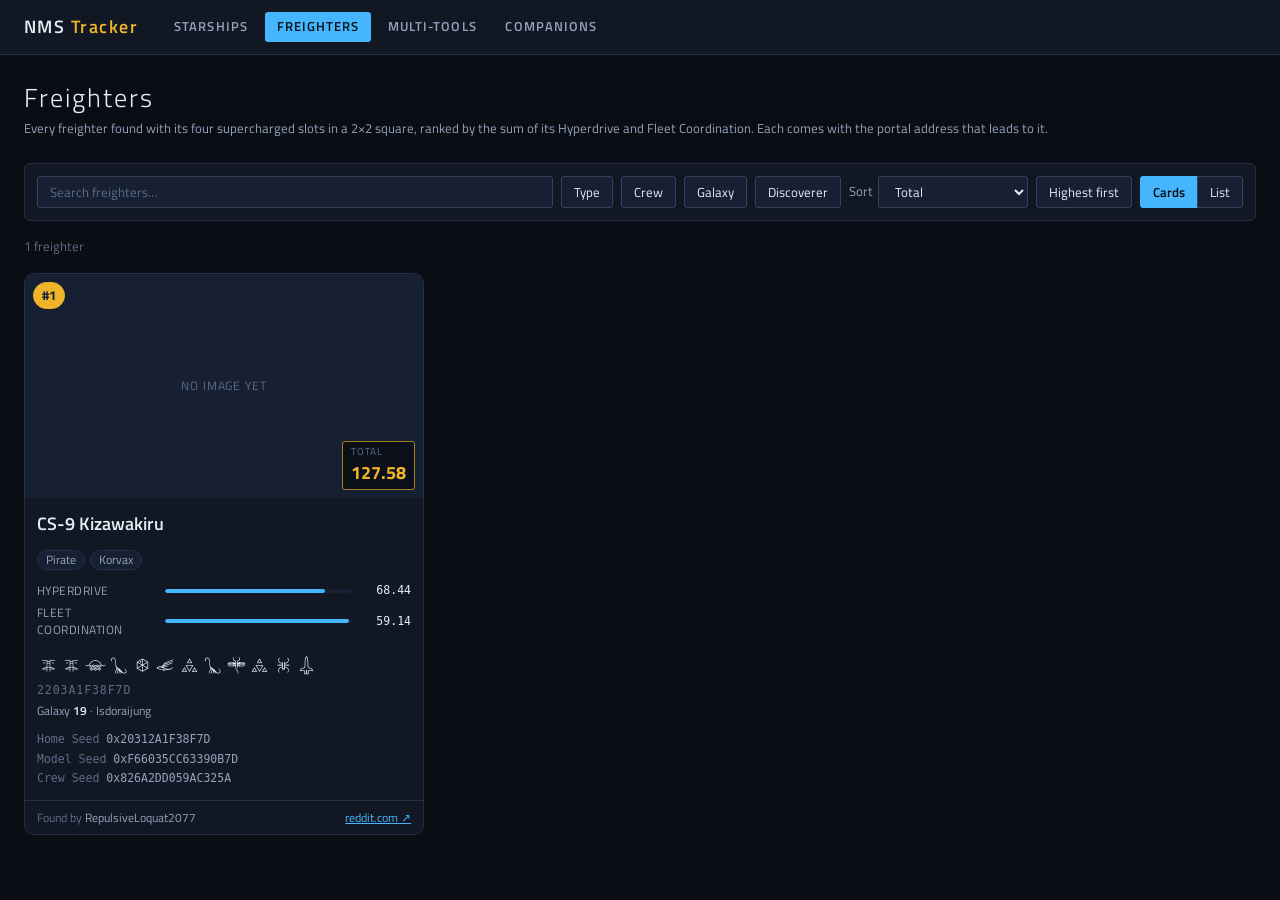
==== freighters.html @ 0b95af54 "A leaderboard of the best finds Four boards - starships, freighters, multi-tools and companions - dr" ====
<!doctype html>
<html lang="en">
<head>
    <meta charset="utf-8">
    <meta name="viewport" content="width=device-width, initial-scale=1">
    <meta name="color-scheme" content="dark">
    <meta name="theme-color" content="#0a0e14">
    <title>Freighters &middot; NMS Tracker</title>
    <meta name="description" content="Every freighter found with its four supercharged slots in a 2x2 square, ranked by the sum of its Hyperdrive and Fleet Coordination. Each comes with the portal address that leads to it.">
    <link rel="icon" href="data:image/svg+xml,%3Csvg xmlns='http://www.w3.org/2000/svg' viewBox='0 0 16 16'%3E%3Cpath d='M8 0l2 6 6 2-6 2-2 6-2-6-6-2 6-2z' fill='%23f0b429'/%3E%3C/svg%3E">
    <link rel="preconnect" href="https://fonts.googleapis.com">
    <link rel="preconnect" href="https://fonts.gstatic.com" crossorigin>
    <link rel="stylesheet" href="https://fonts.googleapis.com/css2?family=Titillium+Web:wght@300;400;600;700&amp;display=swap">
    <link rel="preload" href="fonts/NMS-Glyphs-Mono.ttf" as="font" type="font/ttf" crossorigin>
    <link rel="stylesheet" href="css/tracker.css">
</head>
<body>
    <header class="top">
        <a class="brand" href="index.html">NMS <b>Tracker</b></a>
        <nav aria-label="Boards">
            <a href="starships.html">Starships</a>
            <a href="freighters.html" aria-current="page">Freighters</a>
            <a href="multi-tools.html">Multi-Tools</a>
            <a href="companions.html">Companions</a>
        </nav>
    </header>

    <main>
        <h1>Freighters</h1>
        <p class="blurb">Every freighter found with its four supercharged slots in a 2&times;2 square, ranked by the sum of its Hyperdrive and Fleet Coordination. Each comes with the portal address that leads to it.</p>
        <div id="board"></div>
    </main>

    <script src="js/tracker.js"></script>
    <script>
        Tracker.render({
            data: 'data/freighters.json',
            noun: ['freighter', 'freighters'],
            stats: ['Hyperdrive', 'FleetCoordination'],
            facets: ['Type', 'Crew', 'Galaxy', 'Discoverer'],
            seeds: ['HomeSeed', 'ModelSeed', 'CrewSeed'],
        });
    </script>
</body>
</html>
---- css/tracker.css ----
/*
    NMS-Tracker.

    A leaderboard rather than a gallery, so the shape of every page is: rank on the left, the
    total on the right, and the portal address given enough room to be read off the screen and
    typed into a portal. Everything else arranges itself around those three.

    One theme block at the top. Nothing below it hard-codes a colour or a size.
*/

:root {
    /* Deep and cold, so the gold has something to sit against. */
    --bg: #0a0e14;
    --bg-panel: #111823;
    --bg-raised: #172032;
    --bg-hover: #1d2840;

    --border: #24304a;
    --border-strong: #34425f;

    --text: #e6ecf5;
    --text-dim: #93a3bd;
    --text-faint: #5d6c88;

    /* Reserved for rankings: totals, the podium, and the best value of each stat. Controls use
       the accent instead, so gold always means "this is winning". */
    --gold: #f0b429;
    --gold-dim: #a9801e;
    --silver: #c3ccdb;
    --bronze: #c8823c;

    --accent: #45b6fe;
    --on-accent: #0a0e14;
    --accent-dim: #2b6d99;
    --good: #59d499;
    --bad: #e2564f;

    --font: 'Titillium Web', 'Segoe UI', system-ui, sans-serif;
    --font-mono: ui-monospace, 'Cascadia Mono', 'Consolas', monospace;
    --font-glyph: 'NMS Glyphs', var(--font-mono);

    --text-xs: 0.72rem;
    --text-sm: 0.83rem;
    --text-md: 0.95rem;
    --text-lg: 1.15rem;
    --text-xl: 1.6rem;
    --text-huge: 2.1rem;

    --space-2xs: 0.15rem;
    --space-xs: 0.3rem;
    --space-sm: 0.5rem;
    --space-md: 0.75rem;
    --space-lg: 1rem;
    --space-xl: 1.5rem;
    --space-2xl: 2.25rem;

    --radius-sm: 3px;
    --radius: 6px;
    --radius-lg: 10px;
    --radius-pill: 999px;

    --control-h: 2rem;
    --shadow: 0 8px 24px rgba(0, 0, 0, 0.45);
    --tracked: 0.08em;
}

/* The game's own portal glyphs. Only 0-9 and A-F are mapped, and only uppercase. */
@font-face {
    font-family: 'NMS Glyphs';
    src: url('../fonts/NMS-Glyphs-Mono.ttf') format('truetype');
    font-display: block;
}

*, *::before, *::after { box-sizing: border-box; }

body {
    margin: 0;
    background: var(--bg);
    color: var(--text);
    font-family: var(--font);
    font-size: var(--text-md);
    line-height: 1.5;
    -webkit-font-smoothing: antialiased;
}

a { color: var(--accent); }
a:hover { color: var(--text); }

/* ------------------------------------------------------------------ chrome */

.top {
    display: flex;
    align-items: center;
    gap: var(--space-xl);
    flex-wrap: wrap;
    padding: var(--space-md) var(--space-xl);
    background: var(--bg-panel);
    border-bottom: 1px solid var(--border);
}

.brand {
    font-size: var(--text-lg);
    font-weight: 600;
    letter-spacing: var(--tracked);
    text-decoration: none;
    color: var(--text);
    white-space: nowrap;
}

.brand b { color: var(--gold); font-weight: 600; }

.top nav { display: flex; gap: var(--space-xs); flex-wrap: wrap; }

.top nav a {
    padding: var(--space-xs) var(--space-md);
    border-radius: var(--radius-sm);
    color: var(--text-dim);
    font-size: var(--text-sm);
    font-weight: 600;
    letter-spacing: var(--tracked);
    text-transform: uppercase;
    text-decoration: none;
}

.top nav a:hover { background: var(--bg-hover); color: var(--text); }

.top nav a[aria-current='page'] {
    background: var(--accent);
    color: var(--on-accent);
}

main { padding: var(--space-xl); max-width: 1500px; margin: 0 auto; }

h1 {
    margin: 0 0 var(--space-2xs);
    font-size: var(--text-xl);
    font-weight: 300;
    letter-spacing: var(--tracked);
}

.blurb { margin: 0 0 var(--space-xl); color: var(--text-dim); font-size: var(--text-sm); }

/* ------------------------------------------------------------------ filters */

.bar {
    display: flex;
    align-items: center;
    gap: var(--space-sm);
    flex-wrap: wrap;
    padding: var(--space-md);
    margin-bottom: var(--space-lg);
    background: var(--bg-panel);
    border: 1px solid var(--border);
    border-radius: var(--radius);
}

.bar input[type='search'], .bar select, .bar button {
    height: var(--control-h);
    padding: 0 var(--space-md);
    background: var(--bg-raised);
    color: var(--text);
    border: 1px solid var(--border-strong);
    border-radius: var(--radius-sm);
    font-family: inherit;
    font-size: var(--text-sm);
}

.bar input[type='search'] { flex: 1 1 14rem; min-width: 0; }
.bar input[type='search']::placeholder { color: var(--text-faint); }
.bar button { cursor: pointer; }
.bar button:hover { background: var(--bg-hover); }

.bar label { color: var(--text-dim); font-size: var(--text-sm); }

/* A pick-list: a button that opens a panel of checkboxes. */
.pick { position: relative; }

.pick > button {
    display: inline-flex;
    align-items: center;
    gap: var(--space-sm);
    white-space: nowrap;
}

.pick > button .count {
    padding: 0 var(--space-xs);
    background: var(--accent);
    color: var(--on-accent);
    border-radius: var(--radius-pill);
    font-size: var(--text-xs);
    font-weight: 700;
}

.pick .panel {
    position: absolute;
    z-index: 30;
    top: calc(100% + 4px);
    left: 0;
    min-width: 14rem;
    max-height: 18rem;
    overflow-y: auto;
    padding: var(--space-xs);
    background: var(--bg-panel);
    border: 1px solid var(--border-strong);
    border-radius: var(--radius);
    box-shadow: var(--shadow);
}

.pick .panel label {
    display: flex;
    align-items: center;
    gap: var(--space-sm);
    padding: var(--space-xs) var(--space-sm);
    border-radius: var(--radius-sm);
    color: var(--text);
    cursor: pointer;
    white-space: nowrap;
}

.pick .panel label:hover { background: var(--bg-hover); }
.pick .panel .n { margin-left: auto; color: var(--text-faint); font-size: var(--text-xs); }
.pick input[type='checkbox'] { accent-color: var(--accent); margin: 0; }

.views { margin-left: auto; display: flex; }
.views button { border-radius: 0; }
.views button:first-child { border-radius: var(--radius-sm) 0 0 var(--radius-sm); }
.views button:last-child { border-radius: 0 var(--radius-sm) var(--radius-sm) 0; margin-left: -1px; }
.views button[aria-pressed='true'] { background: var(--accent); color: var(--on-accent); border-color: var(--accent); font-weight: 600; }

.sortby { display: inline-flex; align-items: center; gap: var(--space-xs); }

.tally { margin: 0 0 var(--space-lg); color: var(--text-faint); font-size: var(--text-sm); }

/* ------------------------------------------------------------------ address */

/*
    The reason anyone is here: the glyphs you retype into a portal. Given real size, with the
    hex beneath it for copying, because reading glyphs off a screen is error-prone and the
    two together let you check yourself.
*/
.addr { display: flex; flex-direction: column; gap: var(--space-2xs); }

.glyphs {
    font-family: var(--font-glyph);
    font-size: 1.45rem;
    line-height: 1.25;
    letter-spacing: 0.02em;
    color: var(--text);
    word-break: break-all;
}

.hex {
    font-family: var(--font-mono);
    font-size: var(--text-xs);
    letter-spacing: 0.08em;
    color: var(--text-faint);
    user-select: all;
}

.galaxy { font-size: var(--text-xs); color: var(--text-dim); }
.galaxy b { color: var(--text); font-weight: 600; }

/* ------------------------------------------------------------------ cards */

.cards {
    display: grid;
    grid-template-columns: repeat(auto-fill, minmax(min(340px, 100%), 1fr));
    gap: var(--space-lg);
}

.card {
    display: flex;
    flex-direction: column;
    background: var(--bg-panel);
    border: 1px solid var(--border);
    border-radius: var(--radius-lg);
    overflow: hidden;
}

.card:hover { border-color: var(--border-strong); }

.shot {
    position: relative;
    aspect-ratio: 16 / 9;
    background: var(--bg-raised);
    overflow: hidden;
}

.shot img { width: 100%; height: 100%; object-fit: cover; display: block; }

.shot .none {
    display: flex;
    align-items: center;
    justify-content: center;
    height: 100%;
    color: var(--text-faint);
    font-size: var(--text-xs);
    letter-spacing: var(--tracked);
    text-transform: uppercase;
}

/* Rank and total ride on the image, which is where the eye lands first. */
.rank {
    position: absolute;
    top: var(--space-sm);
    left: var(--space-sm);
    min-width: 2rem;
    padding: var(--space-2xs) var(--space-sm);
    background: rgba(10, 14, 20, 0.85);
    border: 1px solid var(--border-strong);
    border-radius: var(--radius-pill);
    font-size: var(--text-sm);
    font-weight: 700;
    text-align: center;
}

.rank.p1 { background: var(--gold); color: #14223b; border-color: var(--gold); }
.rank.p2 { background: var(--silver); color: #14223b; border-color: var(--silver); }
.rank.p3 { background: var(--bronze); color: #14223b; border-color: var(--bronze); }

.total {
    position: absolute;
    right: var(--space-sm);
    bottom: var(--space-sm);
    padding: var(--space-2xs) var(--space-sm);
    background: rgba(10, 14, 20, 0.85);
    border: 1px solid var(--gold-dim);
    border-radius: var(--radius-sm);
    color: var(--gold);
    font-size: var(--text-lg);
    font-weight: 700;
    font-variant-numeric: tabular-nums;
}

.total small {
    display: block;
    color: var(--text-faint);
    font-size: 0.6rem;
    font-weight: 400;
    letter-spacing: var(--tracked);
    text-transform: uppercase;
}

.card-body { display: flex; flex-direction: column; gap: var(--space-md); padding: var(--space-md); }

.card h2 { margin: 0; font-size: var(--text-lg); font-weight: 600; }

.chips { display: flex; flex-wrap: wrap; gap: var(--space-xs); }

.chip {
    padding: 0 var(--space-sm);
    background: var(--bg-raised);
    border: 1px solid var(--border);
    border-radius: var(--radius-pill);
    color: var(--text-dim);
    font-size: var(--text-xs);
    line-height: 1.6;
    white-space: nowrap;
}

/* Each stat against the most it can be (data/maximums.json), so a card reads at a glance. */
.stats { display: flex; flex-direction: column; gap: var(--space-xs); }
.stat { display: grid; grid-template-columns: 7.5rem 1fr 3.2rem; align-items: center; gap: var(--space-sm); }
.stat .k { color: var(--text-dim); font-size: var(--text-xs); text-transform: uppercase; letter-spacing: 0.04em; }
.stat .v { font-family: var(--font-mono); font-size: var(--text-xs); text-align: right; }

.meter { height: 4px; background: var(--bg-raised); border-radius: var(--radius-pill); overflow: hidden; }
.meter i { display: block; height: 100%; background: var(--accent); border-radius: inherit; }

.card .foot {
    display: flex;
    align-items: center;
    gap: var(--space-sm);
    flex-wrap: wrap;
    padding: var(--space-sm) var(--space-md);
    border-top: 1px solid var(--border);
    color: var(--text-faint);
    font-size: var(--text-xs);
}

.card .foot .who { color: var(--text-dim); }
.card .foot a { margin-left: auto; }

.seeds { display: flex; flex-direction: column; gap: var(--space-2xs); }
.seed { font-family: var(--font-mono); font-size: var(--text-xs); color: var(--text-dim); }
.seed b { color: var(--text-faint); font-weight: 400; }

/* ------------------------------------------------------------------ table */

/*
    Scrolls sideways when the columns outgrow the screen, but never up and down: the boards are
    short, and a second vertical scrollbar inside the page costs more than a pinned header gains.
*/
.wrap {
    overflow-x: auto;
    border: 1px solid var(--border);
    border-radius: var(--radius);
}

table { width: 100%; border-collapse: collapse; font-size: var(--text-sm); }

thead th {
    padding: 0;
    background: var(--bg-raised);
    border-bottom: 1px solid var(--border-strong);
    text-align: left;
    white-space: nowrap;
}

thead th button {
    width: 100%;
    padding: var(--space-sm) var(--space-md);
    background: none;
    border: none;
    color: var(--text-dim);
    font: inherit;
    font-size: var(--text-xs);
    font-weight: 600;
    letter-spacing: var(--tracked);
    text-transform: uppercase;
    text-align: inherit;
    cursor: pointer;
}

thead th button:hover { color: var(--text); background: var(--bg-hover); }
thead th[aria-sort] button { color: var(--accent); }

thead th .th {
    display: block;
    padding: var(--space-sm) var(--space-md);
    color: var(--text-dim);
    font-size: var(--text-xs);
    font-weight: 600;
    letter-spacing: var(--tracked);
    text-transform: uppercase;
}
thead th .dir { opacity: 0.8; }

tbody td {
    padding: var(--space-sm) var(--space-md);
    border-bottom: 1px solid var(--border);
    vertical-align: middle;
    white-space: nowrap;
}

/* Fields the page config does not name could be anything, including a paragraph. */
td.extra { white-space: normal; min-width: 12rem; }
tbody tr:hover { background: var(--bg-hover); }
tbody tr:last-child td { border-bottom: none; }

td.num { font-family: var(--font-mono); text-align: right; font-variant-numeric: tabular-nums; white-space: nowrap; }
td.tot { color: var(--gold); font-weight: 700; }
td.pos { color: var(--text-faint); text-align: right; font-variant-numeric: tabular-nums; }
td.name { font-weight: 600; white-space: nowrap; }
td.shot-cell { width: 68px; padding: var(--space-xs) var(--space-sm); }
td.shot-cell img, td.shot-cell .none {
    display: block;
    width: 60px;
    height: 34px;
    object-fit: cover;
    background: var(--bg-raised);
    border-radius: var(--radius-sm);
    font-size: 0;
}
/* On a card the glyphs may wrap; in a row they hold their line and the table scrolls instead. */
td.addr-cell .glyphs { font-size: 1.15rem; white-space: nowrap; word-break: normal; }
td.seed { font-family: var(--font-mono); font-size: var(--text-xs); color: var(--text-dim); white-space: nowrap; }

tr.p1 td.pos { color: var(--gold); font-weight: 700; }
tr.p2 td.pos { color: var(--silver); font-weight: 700; }
tr.p3 td.pos { color: var(--bronze); font-weight: 700; }

/* The best value of a stat across the board, when there is more than one entry to beat. */
.best { color: var(--gold); font-weight: 700; }

/* ------------------------------------------------------------------ states */

.empty {
    padding: var(--space-2xl);
    background: var(--bg-panel);
    border: 1px dashed var(--border-strong);
    border-radius: var(--radius);
    color: var(--text-faint);
    text-align: center;
}

.empty b { display: block; margin-bottom: var(--space-xs); color: var(--text-dim); font-size: var(--text-lg); }

.linkish {
    padding: 0;
    background: none;
    border: none;
    color: var(--accent);
    font: inherit;
    text-decoration: underline;
    cursor: pointer;
}

.linkish:hover { color: var(--text); }

.hidden { display: none !important; }

.visually-hidden {
    position: absolute;
    width: 1px; height: 1px;
    margin: -1px; padding: 0;
    overflow: hidden;
    clip: rect(0 0 0 0);
    white-space: nowrap;
}

/* ------------------------------------------------------------------ narrow */

@media (max-width: 720px) {
    main { padding: var(--space-md); }
    .top { padding: var(--space-sm) var(--space-md); gap: var(--space-md); }
    .cards { grid-template-columns: 1fr; }
    .views { margin-left: 0; width: 100%; }
    .views button { flex: 1; }
    .stat { grid-template-columns: 6rem 1fr 3rem; }
}
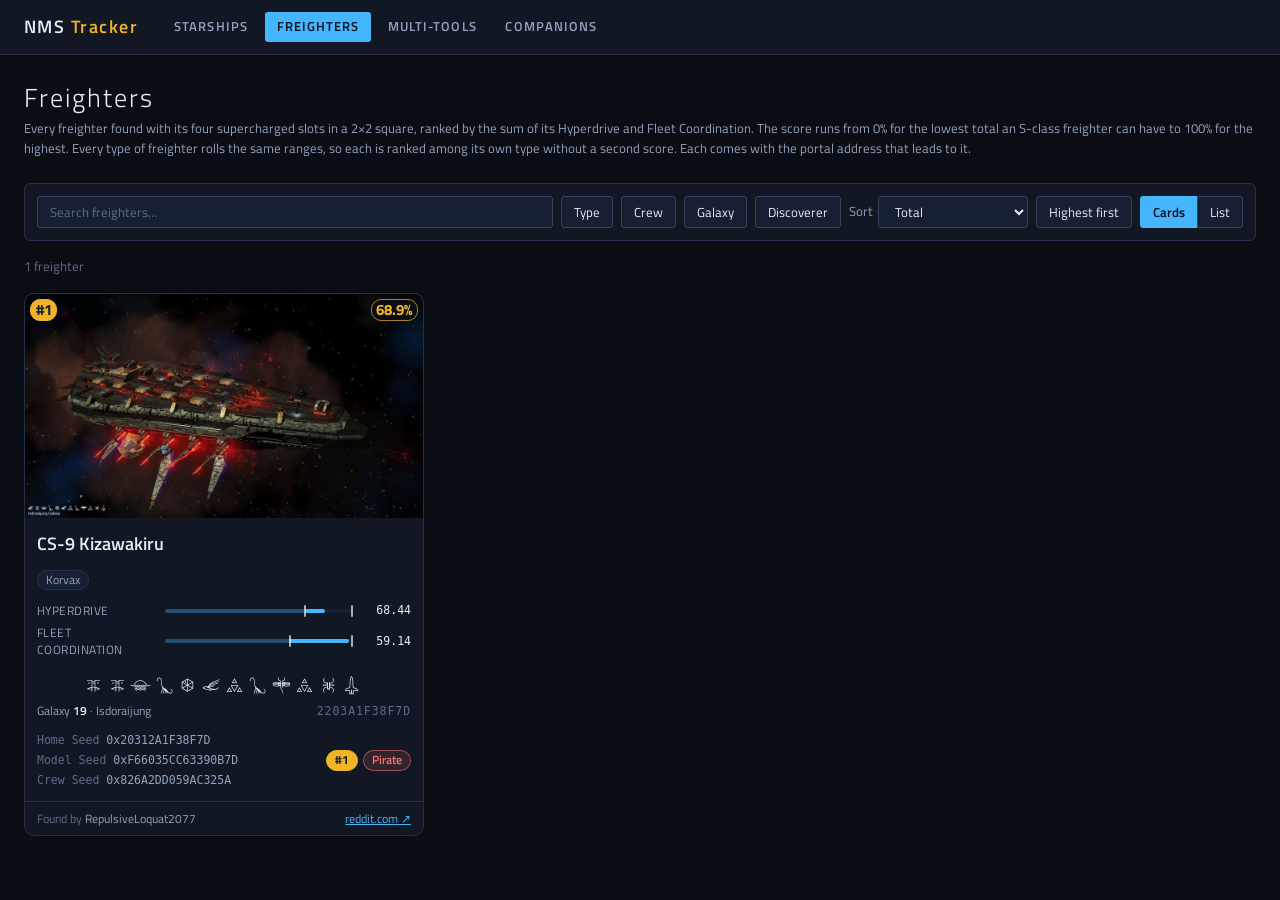
==== commit ead2546a: "Freighter and multi-tool ranges, thumbnails, and a carousel viewer Freighters and multi-tools now ma" ====
--- a/freighters.html
+++ b/freighters.html
@@ -27,7 +27,7 @@
 
     <main>
         <h1>Freighters</h1>
-        <p class="blurb">Every freighter found with its four supercharged slots in a 2&times;2 square, ranked by the sum of its Hyperdrive and Fleet Coordination. Each comes with the portal address that leads to it.</p>
+        <p class="blurb">Every freighter found with its four supercharged slots in a 2&times;2 square, ranked by the sum of its Hyperdrive and Fleet Coordination. The score runs from 0% for the lowest total an S-class freighter can have to 100% for the highest. Every type of freighter rolls the same ranges, so each is ranked among its own type without a second score. Each comes with the portal address that leads to it.</p>
         <div id="board"></div>
     </main>
 
--- a/css/tracker.css
+++ b/css/tracker.css
@@ -31,6 +31,11 @@
 
     --accent: #45b6fe;
     --on-accent: #0a0e14;
+
+    /* The floor and limit of a type's stat, marked across its bar. */
+    --tick: rgba(230, 236, 245, 0.7);
+    /* The part of a bar every roll of that type reaches anyway: the accent, faded. */
+    --fill-floor: rgba(69, 182, 254, 0.3);
     --accent-dim: #2b6d99;
     --good: #59d499;
     --bad: #e2564f;
@@ -236,9 +241,13 @@
 /*
     The reason anyone is here: the glyphs you retype into a portal. Given real size, with the
     hex beneath it for copying, because reading glyphs off a screen is error-prone and the
-    two together let you check yourself.
+    two together let you check yourself. On a card the hex shares its line with the galaxy,
+    pushed to the right.
 */
 .addr { display: flex; flex-direction: column; gap: var(--space-2xs); }
+
+.addr-line { display: flex; flex-wrap: wrap; align-items: baseline; justify-content: space-between; gap: 0 var(--space-md); }
+.card .addr-line .hex { margin-left: auto; }
 
 .glyphs {
     font-family: var(--font-glyph);
@@ -248,6 +257,9 @@
     color: var(--text);
     word-break: break-all;
 }
+
+/* On a card the glyphs sit centred above the galaxy and hex; in the list they stay left. */
+.card .glyphs { align-self: center; text-align: center; }
 
 .hex {
     font-family: var(--font-mono);
@@ -288,6 +300,9 @@
 
 .shot img { width: 100%; height: 100%; object-fit: cover; display: block; }
 
+/* A picture that opens full size says so before it is clicked. */
+a.shot[href], td.shot-cell a[href] { cursor: zoom-in; }
+
 .shot .none {
     display: flex;
     align-items: center;
@@ -299,51 +314,61 @@
     text-transform: uppercase;
 }
 
-/* Rank and total ride on the image, which is where the eye lands first. */
-.rank {
+/*
+    On the picture, kept small: the overall place top left and the overall score top right. Each
+    is a single pill, dark enough to read over any screenshot.
+*/
+/* Large, but tucked close into the corners, so they fill the corner rather than the picture. */
+.shot .badge {
     position: absolute;
-    top: var(--space-sm);
-    left: var(--space-sm);
-    min-width: 2rem;
-    padding: var(--space-2xs) var(--space-sm);
-    background: rgba(10, 14, 20, 0.85);
+    padding: 0 var(--space-xs);
+    background: rgba(10, 14, 20, 0.82);
+    border: 1px solid var(--border-strong);
+    border-radius: var(--radius-lg);
+    color: var(--text); /* not the link colour of the picture they sit on */
+    font-size: var(--text-md);
+    font-weight: 700;
+    line-height: 1.3;
+    white-space: nowrap;
+}
+
+.shot .place { top: var(--space-xs); left: var(--space-xs); }
+.shot .score { top: var(--space-xs); right: var(--space-xs); color: var(--gold); border-color: var(--gold-dim); font-variant-numeric: tabular-nums; }
+
+.card-body { display: flex; flex-direction: column; gap: var(--space-md); padding: var(--space-md); }
+
+.card h2 { margin: 0; font-size: var(--text-lg); font-weight: 600; }
+
+/* The place, type and score within its type - "#4", "Explorer", "92.9%" - right of the seeds. */
+.standing {
+    display: inline-flex;
+    flex-shrink: 0;
+    align-items: center;
+    gap: var(--space-xs);
+    white-space: nowrap;
+    font-variant-numeric: tabular-nums;
+}
+
+.standing .place {
+    padding: 0 var(--space-sm);
+    background: var(--bg-raised);
     border: 1px solid var(--border-strong);
     border-radius: var(--radius-pill);
-    font-size: var(--text-sm);
+    color: var(--text);
+    font-size: var(--text-xs);
     font-weight: 700;
-    text-align: center;
-}
-
-.rank.p1 { background: var(--gold); color: #14223b; border-color: var(--gold); }
-.rank.p2 { background: var(--silver); color: #14223b; border-color: var(--silver); }
-.rank.p3 { background: var(--bronze); color: #14223b; border-color: var(--bronze); }
-
-.total {
-    position: absolute;
-    right: var(--space-sm);
-    bottom: var(--space-sm);
-    padding: var(--space-2xs) var(--space-sm);
-    background: rgba(10, 14, 20, 0.85);
-    border: 1px solid var(--gold-dim);
-    border-radius: var(--radius-sm);
-    color: var(--gold);
-    font-size: var(--text-lg);
-    font-weight: 700;
-    font-variant-numeric: tabular-nums;
-}
-
-.total small {
-    display: block;
-    color: var(--text-faint);
-    font-size: 0.6rem;
-    font-weight: 400;
-    letter-spacing: var(--tracked);
-    text-transform: uppercase;
-}
-
-.card-body { display: flex; flex-direction: column; gap: var(--space-md); padding: var(--space-md); }
-
-.card h2 { margin: 0; font-size: var(--text-lg); font-weight: 600; }
+    line-height: 1.6;
+}
+
+.standing b { margin-left: var(--space-2xs); font-size: var(--text-sm); font-weight: 600; }
+
+/*
+    The podium, for the overall place on the picture and the place within a type alike. After
+    both of those rules, so these colours win over their plain backgrounds.
+*/
+.place.p1 { background: var(--gold); color: #14223b; border-color: var(--gold); }
+.place.p2 { background: var(--silver); color: #14223b; border-color: var(--silver); }
+.place.p3 { background: var(--bronze); color: #14223b; border-color: var(--bronze); }
 
 .chips { display: flex; flex-wrap: wrap; gap: var(--space-xs); }
 
@@ -358,14 +383,80 @@
     white-space: nowrap;
 }
 
-/* Each stat against the most it can be (data/maximums.json), so a card reads at a glance. */
+/*
+    A type chip, tinted in its type's colour. The types below have colours chosen to stay clear
+    of gold, silver and bronze, so a type never reads as a place; any other type gets one made
+    from its name (--type-auto). Sentinel is shared by starships and multi-tools, so it matches.
+*/
+.chip.type {
+    --type: var(--type-auto, var(--text-dim));
+    background: color-mix(in srgb, var(--type) 14%, transparent);
+    border-color: color-mix(in srgb, var(--type) 55%, transparent);
+    color: var(--type);
+    font-weight: 600;
+}
+
+/* Starships */
+.chip.type[data-type="Exotic" i]       { --type: #c084fc; }   /* violet */
+.chip.type[data-type="Sentinel" i]     { --type: #f472b6; }   /* pink - multi-tools too */
+.chip.type[data-type="Fighter" i]      { --type: #f87171; }   /* red */
+.chip.type[data-type="Solar" i]        { --type: #fb923c; }   /* orange */
+.chip.type[data-type="Hauler" i]       { --type: #a3e635; }   /* lime */
+.chip.type[data-type="Living Ship" i]  { --type: #4ade80; }   /* green */
+.chip.type[data-type="Explorer" i]     { --type: #2dd4bf; }   /* teal */
+.chip.type[data-type="Corvette" i]     { --type: #38bdf8; }   /* sky */
+.chip.type[data-type="Shuttle" i]      { --type: #818cf8; }   /* indigo */
+
+/* Multi-tools, echoing their nearest starship: Royal is the game's own name for the Exotic. */
+.chip.type[data-type="Royal" i]        { --type: #c084fc; }   /* violet */
+.chip.type[data-type="Experimental" i] { --type: #2dd4bf; }   /* teal */
+.chip.type[data-type="Atlantid" i]     { --type: #38bdf8; }   /* sky */
+.chip.type[data-type="Alien" i]        { --type: #4ade80; }   /* green */
+.chip.type[data-type="Staff" i]        { --type: #fb923c; }   /* orange */
+.chip.type[data-type="Pistol" i]       { --type: #818cf8; }   /* indigo */
+.chip.type[data-type="Rifle" i]        { --type: #f87171; }   /* red */
+
+/* Freighters */
+.chip.type[data-type="Pirate" i]       { --type: #f87171; }   /* red */
+.chip.type[data-type="Capital" i]      { --type: #c084fc; }   /* violet */
+.chip.type[data-type="System" i]       { --type: #2dd4bf; }   /* teal */
+
+/* Each stat on one line: its name, its bar, its value. */
 .stats { display: flex; flex-direction: column; gap: var(--space-xs); }
 .stat { display: grid; grid-template-columns: 7.5rem 1fr 3.2rem; align-items: center; gap: var(--space-sm); }
 .stat .k { color: var(--text-dim); font-size: var(--text-xs); text-transform: uppercase; letter-spacing: 0.04em; }
 .stat .v { font-family: var(--font-mono); font-size: var(--text-xs); text-align: right; }
 
-.meter { height: 4px; background: var(--bg-raised); border-radius: var(--radius-pill); overflow: hidden; }
-.meter i { display: block; height: 100%; background: var(--accent); border-radius: inherit; }
+/*
+    Every bar runs from nothing to the most any type can roll (data/ranges.json), so bars can be
+    compared across types. The thin line is the track and the fill; the two taller ticks across
+    it mark the floor and the limit of this entry's own type, so a roll reads against what was
+    possible for it. A type fixed at one value - an Explorer's damage, always 0 - shows one tick.
+*/
+.meter { position: relative; height: 12px; }
+
+.meter::before, .meter i {
+    position: absolute;
+    top: 4px;
+    left: 0;
+    height: 4px;
+    border-radius: var(--radius-pill);
+}
+
+.meter::before { content: ''; right: 0; background: var(--bg-raised); }
+/* Paler up to the type's floor (--floor, set per bar along the fill), full colour past it. */
+.meter i { background: linear-gradient(to right, var(--fill-floor) var(--floor, 0%), var(--accent) var(--floor, 0%)); }
+
+/* Centred on its value, and drawn over the fill so it shows whichever side the fill ends. */
+.meter .tick {
+    position: absolute;
+    top: 0;
+    bottom: 0;
+    width: 2px;
+    margin-left: -1px;
+    background: var(--tick);
+    border-radius: 1px;
+}
 
 .card .foot {
     display: flex;
@@ -380,6 +471,13 @@
 
 .card .foot .who { color: var(--text-dim); }
 .card .foot a { margin-left: auto; }
+
+/*
+    The seeds on the left and the standing within its type on the right. When the two cannot share
+    a line, the standing drops beneath, still on the right.
+*/
+.seed-line { display: flex; flex-wrap: wrap; align-items: center; justify-content: space-between; gap: var(--space-xs) var(--space-md); }
+.seed-line .standing { margin-left: auto; }
 
 .seeds { display: flex; flex-direction: column; gap: var(--space-2xs); }
 .seed { font-family: var(--font-mono); font-size: var(--text-xs); color: var(--text-dim); }
@@ -473,6 +571,121 @@
 /* The best value of a stat across the board, when there is more than one entry to beat. */
 .best { color: var(--gold); font-weight: 700; }
 
+/* A value the type cannot roll at S-class: a typo, or not S-class. Wins over .best. */
+.out, .best.out { color: var(--bad); font-weight: 700; }
+
+/* ------------------------------------------------------------------ lightbox */
+
+/* The page stays where it was underneath while a picture is open. */
+body:has(.lightbox[open]) { overflow: hidden; }
+
+/*
+    A <dialog> stretched over the whole window. The browser's own dialog styles give it a
+    border, padding and a size cap, so all three are undone here. Only [open] gets flex: a
+    dialog with display set unconditionally would show while closed.
+*/
+.lightbox {
+    width: 100%;
+    height: 100%;
+    max-width: none;
+    max-height: none;
+    margin: 0;
+    padding: var(--space-2xl) var(--space-xl) var(--space-xl);
+    background: transparent;
+    border: none;
+    color: var(--text);
+    cursor: zoom-out;
+}
+
+.lightbox[open] { display: flex; align-items: center; justify-content: center; }
+
+.lightbox::backdrop { background: rgba(5, 8, 12, 0.94); }
+
+.lightbox figure {
+    display: flex;
+    flex-direction: column;
+    align-items: center;
+    gap: var(--space-md);
+    max-width: 100%;
+    max-height: 100%;
+    margin: 0;
+}
+
+/*
+    As large as the window allows, whole and never cropped. Sized from the picture's shape
+    (--aspect, set as it opens) rather than its pixels, so the small copy it opens on and the
+    original that replaces it take exactly the same space. The max-height and object-fit only
+    matter if the shape is not known, when --aspect falls back to 16:9.
+*/
+.lightbox img {
+    display: block;
+    width: min(calc(100vw - 2 * var(--space-xl)), calc((100dvh - 8rem) * var(--aspect, 1.7778)));
+    height: auto;
+    max-height: calc(100dvh - 8rem);
+    object-fit: contain;
+    border-radius: var(--radius);
+    box-shadow: var(--shadow);
+    cursor: default;
+}
+
+.lightbox figcaption {
+    display: flex;
+    flex-direction: column;
+    align-items: center;
+    gap: var(--space-2xs);
+    text-align: center;
+}
+
+.lightbox .title { font-size: var(--text-lg); font-weight: 600; }
+.lightbox .detail { color: var(--gold); font-size: var(--text-sm); font-weight: 700; }
+.lightbox .detail:empty { display: none; }
+
+/* Where this picture sits among the ones on show: "3 of 9". */
+.lightbox .count { color: var(--text-faint); font-size: var(--text-xs); letter-spacing: var(--tracked); }
+.lightbox .count:empty { display: none; }
+
+.lightbox .close {
+    position: fixed;
+    top: var(--space-md);
+    right: var(--space-md);
+    width: 2.5rem;
+    height: 2.5rem;
+    background: var(--bg-raised);
+    border: 1px solid var(--border-strong);
+    border-radius: var(--radius-pill);
+    color: var(--text);
+    font-size: 1.5rem;
+    line-height: 1;
+    cursor: pointer;
+}
+
+.lightbox .close:hover { background: var(--bg-hover); }
+
+/*
+    Either side of the picture, stepping to the one before and after. On a wide screen the
+    picture is limited by its height, which leaves them room at the sides; on a narrow one they
+    sit over its edges. Hidden when there is only one picture to show.
+*/
+.lightbox .step {
+    position: fixed;
+    top: 50%;
+    width: 2.75rem;
+    height: 4rem;
+    transform: translateY(-50%);
+    background: rgba(10, 14, 20, 0.7);
+    border: 1px solid var(--border-strong);
+    border-radius: var(--radius);
+    color: var(--text);
+    font-size: 2rem;
+    line-height: 1;
+    cursor: pointer;
+}
+
+.lightbox .step:hover { background: var(--bg-hover); }
+.lightbox .back { left: var(--space-md); }
+.lightbox .next { right: var(--space-md); }
+.lightbox.single .step { display: none; }
+
 /* ------------------------------------------------------------------ states */
 
 .empty {
@@ -517,5 +730,4 @@
     .cards { grid-template-columns: 1fr; }
     .views { margin-left: 0; width: 100%; }
     .views button { flex: 1; }
-    .stat { grid-template-columns: 6rem 1fr 3rem; }
-}
+}
